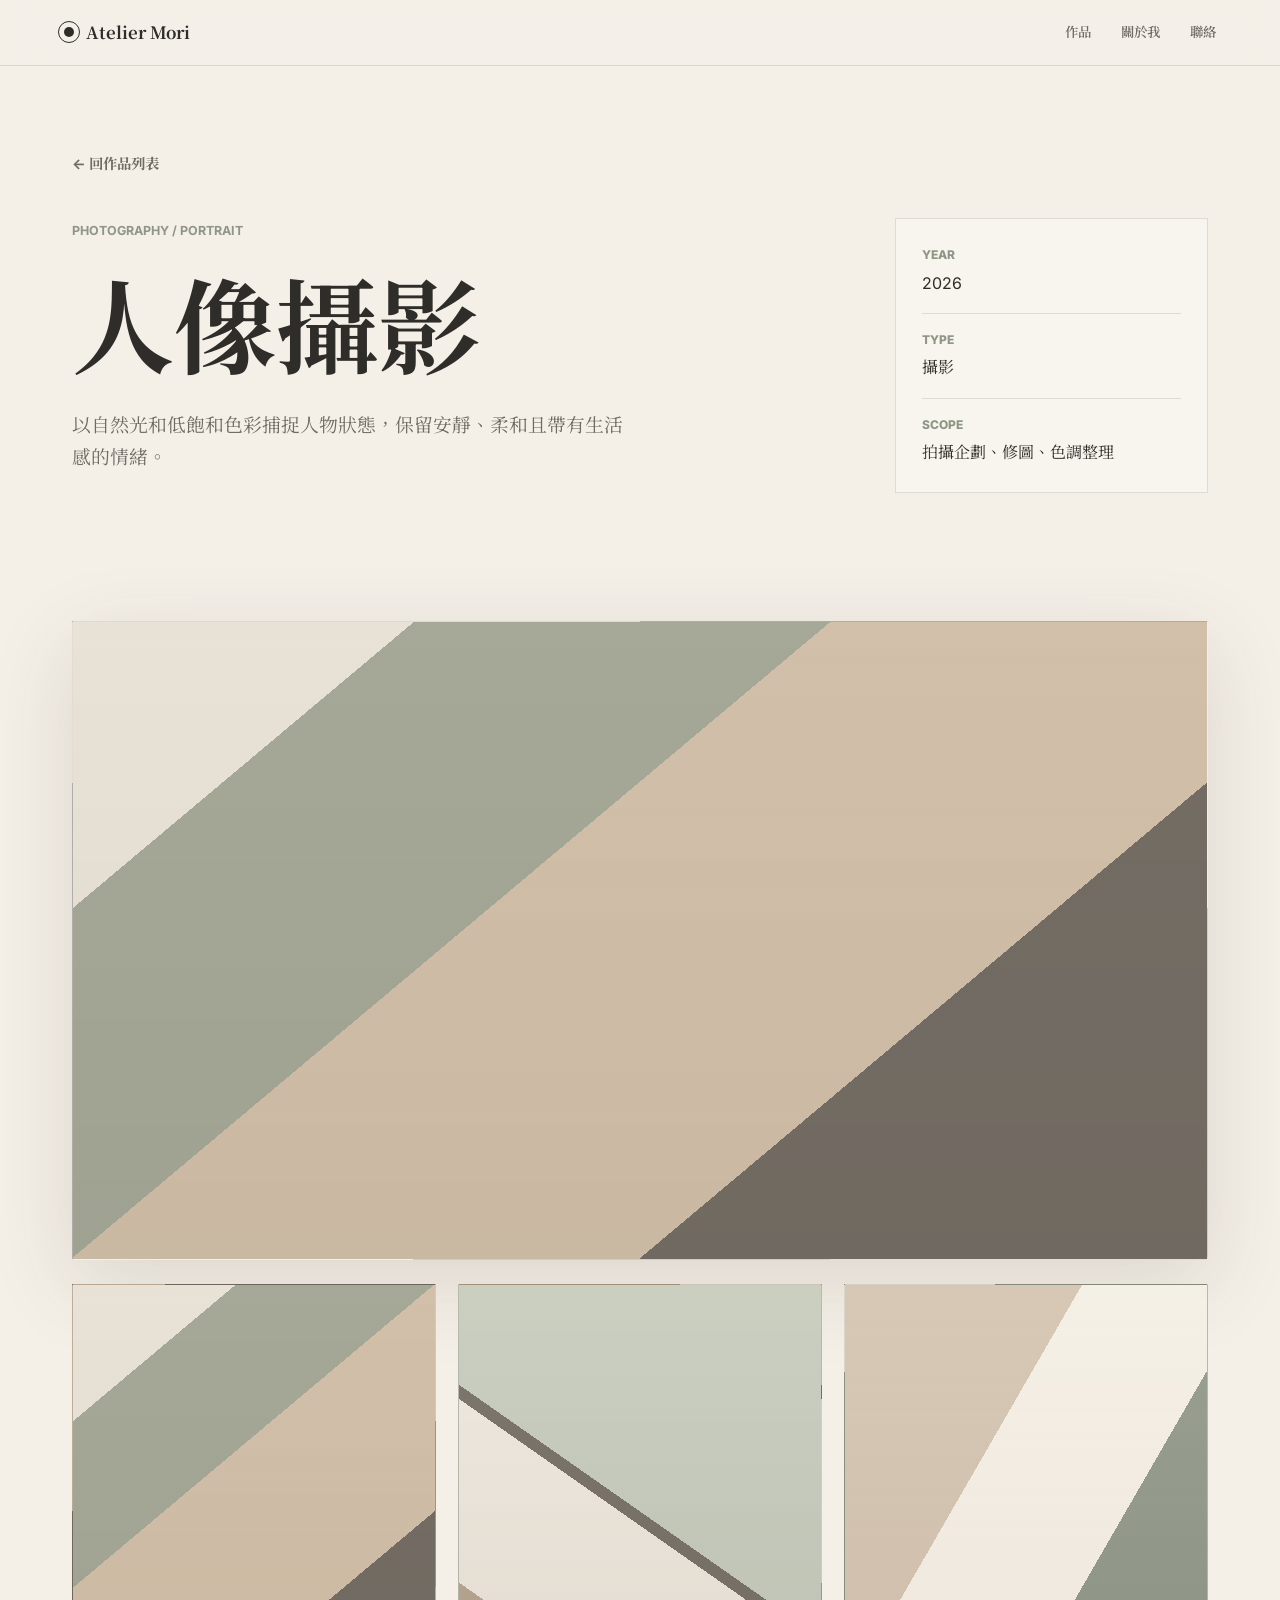
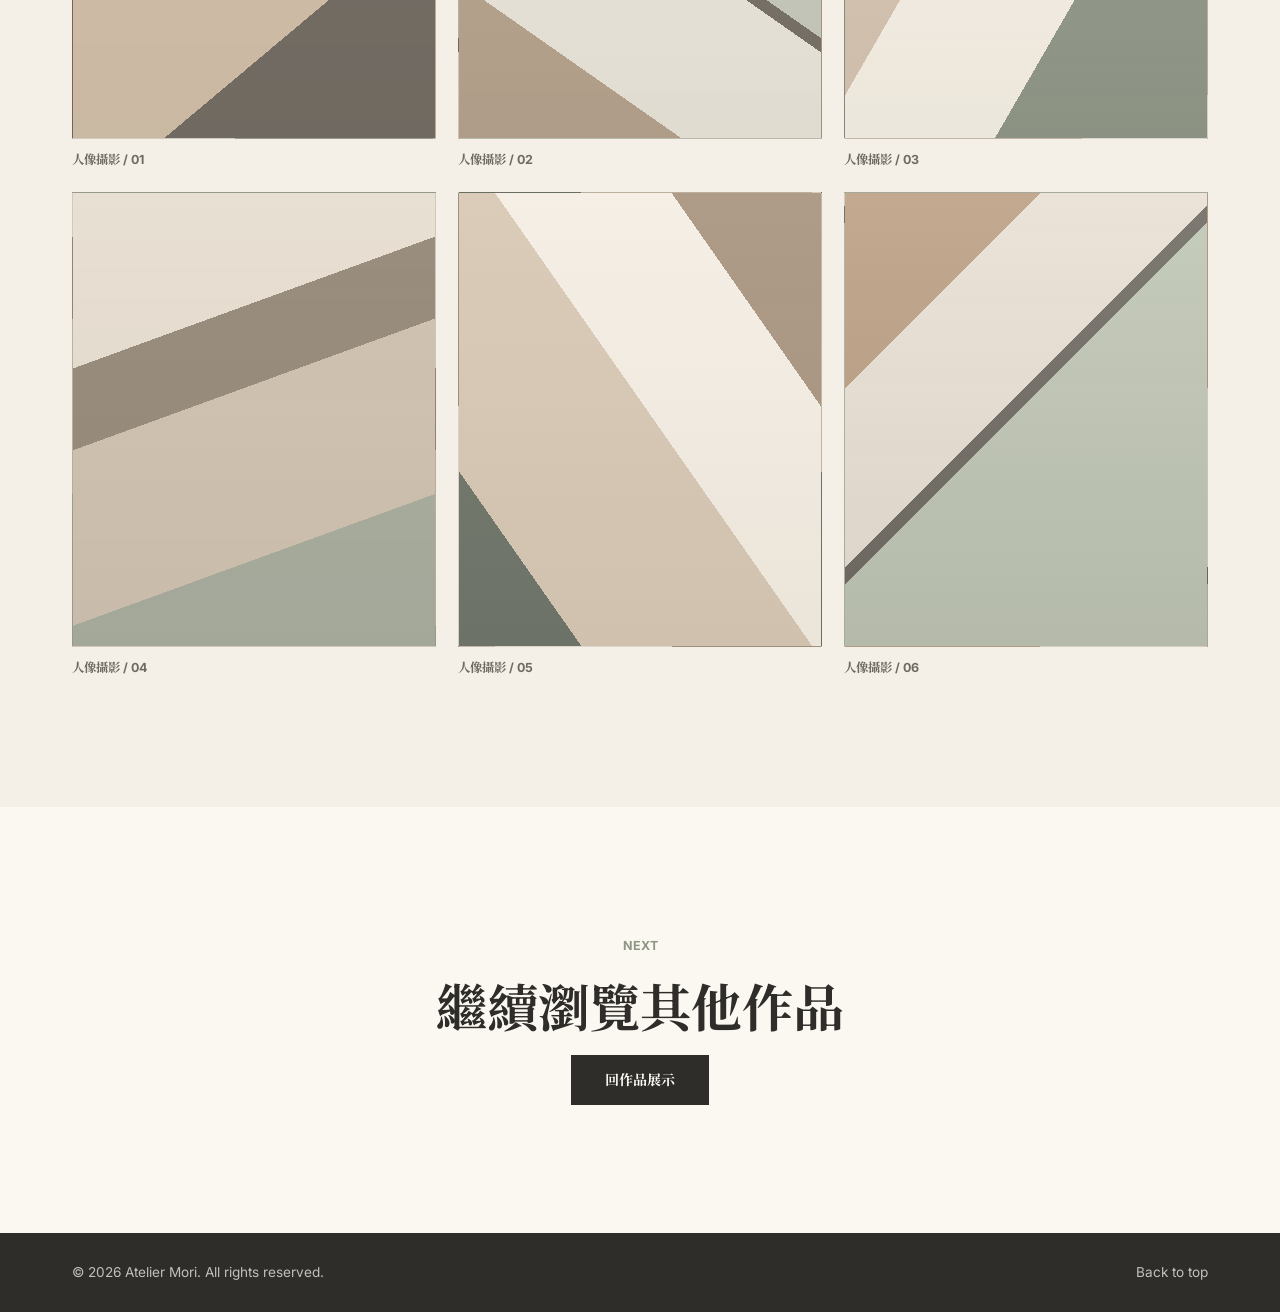
==== album.html @ 39b95536 "Add files via upload" ====
<!DOCTYPE html>
<html lang="zh-Hant">
  <head>
    <meta charset="UTF-8" />
    <meta name="viewport" content="width=device-width, initial-scale=1.0" />
    <meta name="description" content="作品相本詳情頁，展示作品介紹、資訊與相片集。" />
    <title>作品相本 | Atelier Mori</title>
    <link rel="preconnect" href="https://fonts.googleapis.com" />
    <link rel="preconnect" href="https://fonts.gstatic.com" crossorigin />
    <link
      href="https://fonts.googleapis.com/css2?family=Noto+Serif+TC:wght@500;700&family=Inter:wght@400;500;600&display=swap"
      rel="stylesheet"
    />
    <link rel="stylesheet" href="styles.css" />
  </head>
  <body>
    <header class="site-header" data-header>
      <a class="brand" href="index.html#top" aria-label="回到首頁">
        <span class="brand-mark"></span>
        Atelier Mori
      </a>

      <button class="menu-toggle" type="button" aria-expanded="false" aria-controls="site-nav">
        <span></span>
        <span></span>
      </button>

      <nav class="site-nav" id="site-nav">
        <a href="index.html#works">作品</a>
        <a href="index.html#about">關於我</a>
        <a href="index.html#contact">聯絡</a>
      </nav>
    </header>

    <main class="album-page">
      <section class="album-hero section">
        <a class="back-link" href="index.html#works">← 回作品列表</a>
        <div class="album-hero-grid">
          <div>
            <p class="eyebrow" data-album-category>Portfolio Album</p>
            <h1 data-album-title>作品相本</h1>
            <p class="hero-copy" data-album-description>
              這裡會顯示作品的介紹、年份、服務項目與照片集。
            </p>
          </div>
          <dl class="album-meta">
            <div>
              <dt>Year</dt>
              <dd data-album-year>2026</dd>
            </div>
            <div>
              <dt>Type</dt>
              <dd data-album-type>Portfolio</dd>
            </div>
            <div>
              <dt>Scope</dt>
              <dd data-album-scope>Visual Direction</dd>
            </div>
          </dl>
        </div>
      </section>

      <section class="album-gallery section" aria-label="相本照片">
        <div class="gallery-feature" data-gallery-feature></div>
        <div class="gallery-grid" data-gallery-grid></div>
      </section>

      <section class="album-next section">
        <p class="eyebrow">Next</p>
        <h2>繼續瀏覽其他作品</h2>
        <a class="button primary" href="index.html#works">回作品展示</a>
      </section>
    </main>

    <footer class="site-footer">
      <p>© 2026 Atelier Mori. All rights reserved.</p>
      <a href="index.html#top">Back to top</a>
    </footer>

    <script src="script.js"></script>
  </body>
</html>
---- styles.css ----
:root {
  --linen: #f4efe7;
  --sand: #d8c9b5;
  --clay: #b9a38c;
  --moss: #8f9686;
  --sage: #c2c8b8;
  --stone: #6f6b63;
  --charcoal: #2f2d29;
  --paper: #fbf8f2;
  --line: rgba(91, 82, 71, 0.16);
  --shadow: 0 24px 80px rgba(79, 69, 55, 0.14);
  --serif: "Noto Serif TC", serif;
  --sans: "Inter", "Noto Serif TC", sans-serif;
}

* {
  box-sizing: border-box;
}

html {
  scroll-behavior: smooth;
}

body {
  margin: 0;
  background: var(--linen);
  color: var(--charcoal);
  font-family: var(--sans);
  line-height: 1.7;
}

a {
  color: inherit;
  text-decoration: none;
}

button {
  font: inherit;
}

.site-header {
  align-items: center;
  background: rgba(244, 239, 231, 0.84);
  backdrop-filter: blur(18px);
  border-bottom: 1px solid var(--line);
  display: flex;
  inset: 0 0 auto;
  justify-content: space-between;
  padding: 18px clamp(20px, 5vw, 64px);
  position: fixed;
  transition: box-shadow 0.25s ease, padding 0.25s ease;
  z-index: 20;
}

.site-header.scrolled {
  box-shadow: 0 12px 42px rgba(74, 65, 53, 0.08);
  padding-block: 12px;
}

.brand {
  align-items: center;
  display: inline-flex;
  font-family: var(--serif);
  font-size: 1.05rem;
  font-weight: 700;
  gap: 12px;
}

.brand-mark {
  background: var(--charcoal);
  border-radius: 50%;
  display: inline-block;
  height: 10px;
  position: relative;
  width: 10px;
}

.brand-mark::after {
  border: 1px solid var(--charcoal);
  border-radius: 50%;
  content: "";
  height: 20px;
  left: -6px;
  position: absolute;
  top: -6px;
  width: 20px;
}

.site-nav {
  align-items: center;
  display: flex;
  gap: 30px;
  font-size: 0.84rem;
  font-weight: 600;
}

.site-nav a {
  color: var(--stone);
}

.site-nav a:hover {
  color: var(--charcoal);
}

.menu-toggle {
  background: transparent;
  border: 0;
  cursor: pointer;
  display: none;
  height: 36px;
  padding: 8px;
  width: 42px;
}

.menu-toggle span {
  background: var(--charcoal);
  display: block;
  height: 1px;
  margin: 7px 0;
  width: 100%;
}

.hero {
  display: grid;
  min-height: 100svh;
  overflow: hidden;
  padding: 118px clamp(20px, 6vw, 72px) 48px;
  place-items: center;
  position: relative;
}

.hero::before {
  background:
    linear-gradient(120deg, rgba(244, 239, 231, 0.96) 0%, rgba(244, 239, 231, 0.62) 52%, rgba(194, 200, 184, 0.34) 100%),
    radial-gradient(circle at 82% 18%, rgba(185, 163, 140, 0.34), transparent 30%);
  content: "";
  inset: 0;
  position: absolute;
}

.hero-media {
  inset: 92px clamp(18px, 5vw, 70px) 54px auto;
  max-width: 48vw;
  position: absolute;
  width: 640px;
  z-index: 1;
}

.hero-frame,
.about-portrait,
.album-cover {
  background-size: cover;
  box-shadow: var(--shadow);
}

.hero-frame {
  border: 1px solid rgba(255, 255, 255, 0.4);
  position: absolute;
}

.frame-one {
  aspect-ratio: 4 / 5;
  background:
    linear-gradient(145deg, rgba(47, 45, 41, 0.04), rgba(255, 255, 255, 0.1)),
    linear-gradient(135deg, #9ca18f 0 20%, #d7c9b5 20% 36%, #efe6d9 36% 60%, #b7a086 60% 82%, #6f7569 82%);
  right: 8%;
  top: 2%;
  width: min(390px, 62%);
}

.frame-two {
  aspect-ratio: 1 / 1.18;
  background:
    linear-gradient(155deg, rgba(255, 255, 255, 0.18), rgba(47, 45, 41, 0.04)),
    linear-gradient(45deg, #c5b7a5 0 28%, #746d5f 28% 29%, #efe9de 29% 58%, #acb09f 58% 100%);
  left: 0;
  top: 30%;
  width: min(280px, 44%);
}

.frame-three {
  aspect-ratio: 5 / 3.2;
  background:
    linear-gradient(115deg, rgba(255, 255, 255, 0.16), transparent),
    linear-gradient(155deg, #756f66 0 14%, #d9cdbd 14% 48%, #a7a995 48% 68%, #eee5d7 68%);
  bottom: 0;
  right: 0;
  width: min(430px, 68%);
}

.hero-content {
  justify-self: start;
  max-width: 680px;
  position: relative;
  width: min(100%, 680px);
  z-index: 2;
}

.eyebrow {
  color: var(--moss);
  font-size: 0.78rem;
  font-weight: 700;
  margin: 0 0 18px;
  text-transform: uppercase;
}

h1,
h2,
h3,
p {
  margin-top: 0;
}

h1,
h2,
h3 {
  font-family: var(--serif);
  line-height: 1.24;
}

h1 {
  font-size: clamp(2.8rem, 7vw, 6.8rem);
  margin-bottom: 28px;
  max-width: 850px;
}

h2 {
  font-size: clamp(2rem, 4vw, 4.2rem);
  margin-bottom: 18px;
}

h3 {
  font-size: 1.35rem;
  margin-bottom: 10px;
}

.hero-copy {
  color: var(--stone);
  font-size: clamp(1rem, 1.5vw, 1.18rem);
  max-width: 560px;
}

.hero-actions {
  display: flex;
  flex-wrap: wrap;
  gap: 14px;
  margin-top: 34px;
}

.button {
  align-items: center;
  border: 1px solid var(--charcoal);
  display: inline-flex;
  font-size: 0.88rem;
  font-weight: 700;
  justify-content: center;
  min-height: 48px;
  min-width: 138px;
  padding: 12px 22px;
  transition: transform 0.2s ease, background 0.2s ease, color 0.2s ease;
}

.button:hover {
  transform: translateY(-2px);
}

.button.primary {
  background: var(--charcoal);
  color: var(--paper);
}

.button.ghost {
  background: rgba(251, 248, 242, 0.28);
}

.hero-note {
  align-items: center;
  border-top: 1px solid var(--line);
  bottom: 22px;
  color: var(--stone);
  display: flex;
  font-size: 0.76rem;
  gap: clamp(16px, 4vw, 48px);
  inset-inline: clamp(20px, 6vw, 72px);
  justify-content: flex-end;
  padding-top: 20px;
  position: absolute;
  z-index: 2;
}

.section {
  padding: clamp(72px, 10vw, 132px) clamp(20px, 6vw, 72px);
}

.section-heading {
  display: grid;
  gap: 18px;
  grid-template-columns: minmax(0, 0.8fr) minmax(280px, 0.55fr);
  margin-bottom: 38px;
}

.section-heading .eyebrow,
.section-heading h2 {
  grid-column: 1;
}

.section-heading p {
  align-self: end;
  color: var(--stone);
  grid-column: 2;
  grid-row: 1 / span 2;
  margin-bottom: 12px;
}

.filter-bar {
  border-bottom: 1px solid var(--line);
  display: flex;
  gap: 8px;
  margin-bottom: 34px;
  overflow-x: auto;
  padding-bottom: 16px;
}

.filter-button {
  background: transparent;
  border: 1px solid transparent;
  color: var(--stone);
  cursor: pointer;
  flex: 0 0 auto;
  font-size: 0.86rem;
  font-weight: 700;
  padding: 10px 16px;
}

.filter-button.active,
.filter-button:hover {
  border-color: var(--clay);
  color: var(--charcoal);
}

.album-grid {
  display: grid;
  gap: 22px;
  grid-template-columns: repeat(3, minmax(0, 1fr));
}

.album-card {
  background: rgba(251, 248, 242, 0.58);
  border: 1px solid var(--line);
  color: inherit;
  display: block;
  overflow: hidden;
  transition: opacity 0.25s ease, transform 0.25s ease;
}

.album-card:hover {
  transform: translateY(-6px);
}

.album-card.hidden {
  display: none;
}

.album-cover {
  aspect-ratio: 1 / 1;
  box-shadow: none;
}

.cover-01 {
  background:
    linear-gradient(rgba(47, 45, 41, 0.03), rgba(47, 45, 41, 0.08)),
    linear-gradient(140deg, #eee8dc 0 18%, #a9ac9a 18% 40%, #d7c4ad 40% 70%, #766f66 70%);
}

.cover-02 {
  background:
    linear-gradient(rgba(255, 255, 255, 0.05), rgba(47, 45, 41, 0.07)),
    linear-gradient(35deg, #b8a58f 0 22%, #eee8dd 22% 48%, #777066 48% 50%, #c8ccbd 50%);
}

.cover-03 {
  background:
    linear-gradient(rgba(255, 255, 255, 0.1), rgba(47, 45, 41, 0.04)),
    linear-gradient(120deg, #d3c2ae 0 38%, #f4eee3 38% 66%, #8f9686 66%);
}

.cover-04 {
  background:
    linear-gradient(rgba(47, 45, 41, 0.02), rgba(47, 45, 41, 0.08)),
    linear-gradient(160deg, #ece3d6 0 30%, #9c907f 30% 44%, #d5c7b5 44% 74%, #adb2a2 74%);
}

.cover-05 {
  background:
    linear-gradient(rgba(255, 255, 255, 0.06), rgba(47, 45, 41, 0.05)),
    linear-gradient(55deg, #70766a 0 18%, #d8c9b5 18% 52%, #f5eee3 52% 78%, #a99682 78%);
}

.cover-06 {
  background:
    linear-gradient(rgba(255, 255, 255, 0.1), rgba(47, 45, 41, 0.08)),
    linear-gradient(135deg, #bb9f82 0 24%, #e9e0d4 24% 46%, #6f6b63 46% 48%, #c0c6b5 48%);
}

.album-info {
  padding: 24px;
}

.album-info span {
  color: var(--moss);
  display: inline-block;
  font-size: 0.74rem;
  font-weight: 700;
  margin-bottom: 14px;
  text-transform: uppercase;
}

.album-info p {
  color: var(--stone);
  margin-bottom: 0;
}

.about {
  align-items: center;
  background: var(--paper);
  display: grid;
  gap: clamp(34px, 6vw, 86px);
  grid-template-columns: minmax(260px, 0.78fr) minmax(0, 1fr);
}

.about-portrait {
  aspect-ratio: 4 / 5.2;
  background:
    linear-gradient(rgba(255, 255, 255, 0.06), rgba(47, 45, 41, 0.05)),
    linear-gradient(150deg, #ded1bf 0 24%, #8f9686 24% 44%, #f5eee3 44% 70%, #a68f77 70%);
  min-height: 420px;
}

.about-content {
  max-width: 680px;
}

.about-content p {
  color: var(--stone);
  font-size: 1.03rem;
}

.about-list {
  border-top: 1px solid var(--line);
  margin: 34px 0 0;
}

.about-list div {
  border-bottom: 1px solid var(--line);
  display: grid;
  gap: 18px;
  grid-template-columns: 120px 1fr;
  padding: 18px 0;
}

.about-list dt {
  color: var(--moss);
  font-size: 0.78rem;
  font-weight: 800;
  text-transform: uppercase;
}

.about-list dd {
  margin: 0;
}

.contact {
  background: var(--sand);
  text-align: center;
}

.contact h2 {
  margin-inline: auto;
  max-width: 760px;
}

.album-page {
  background: var(--linen);
  min-height: 100vh;
}

.album-hero {
  padding-top: 150px;
}

.back-link {
  color: var(--stone);
  display: inline-flex;
  font-size: 0.9rem;
  font-weight: 700;
  margin-bottom: 42px;
}

.back-link:hover {
  color: var(--charcoal);
}

.album-hero-grid {
  align-items: end;
  display: grid;
  gap: clamp(28px, 6vw, 84px);
  grid-template-columns: minmax(0, 1fr) minmax(260px, 0.42fr);
}

.album-hero h1 {
  font-size: clamp(3rem, 8vw, 7rem);
  margin-bottom: 24px;
}

.album-meta {
  background: rgba(251, 248, 242, 0.62);
  border: 1px solid var(--line);
  margin: 0;
  padding: 26px;
}

.album-meta div {
  border-bottom: 1px solid var(--line);
  padding: 16px 0;
}

.album-meta div:first-child {
  padding-top: 0;
}

.album-meta div:last-child {
  border-bottom: 0;
  padding-bottom: 0;
}

.album-meta dt {
  color: var(--moss);
  font-size: 0.75rem;
  font-weight: 800;
  text-transform: uppercase;
}

.album-meta dd {
  color: var(--charcoal);
  margin: 4px 0 0;
}

.album-gallery {
  padding-top: 0;
}

.gallery-feature {
  aspect-ratio: 16 / 9;
  border: 1px solid rgba(255, 255, 255, 0.44);
  box-shadow: var(--shadow);
  margin-bottom: 24px;
}

.gallery-grid {
  display: grid;
  gap: 22px;
  grid-template-columns: repeat(3, minmax(0, 1fr));
}

.gallery-item {
  margin: 0;
}

.gallery-image {
  aspect-ratio: 4 / 5;
  background-size: cover;
  border: 1px solid var(--line);
}

.gallery-item figcaption {
  color: var(--stone);
  font-size: 0.78rem;
  font-weight: 700;
  margin-top: 10px;
  text-transform: uppercase;
}

.album-next {
  background: var(--paper);
  text-align: center;
}

.album-next h2 {
  margin-inline: auto;
  max-width: 760px;
}

.site-footer {
  align-items: center;
  background: var(--charcoal);
  color: rgba(251, 248, 242, 0.72);
  display: flex;
  font-size: 0.85rem;
  justify-content: space-between;
  padding: 28px clamp(20px, 6vw, 72px);
}

.site-footer p {
  margin: 0;
}

@media (max-width: 900px) {
  .menu-toggle {
    display: block;
  }

  .site-nav {
    align-items: stretch;
    background: rgba(251, 248, 242, 0.97);
    border-bottom: 1px solid var(--line);
    display: none;
    flex-direction: column;
    gap: 0;
    inset: 73px 0 auto;
    padding: 12px 20px 22px;
    position: fixed;
  }

  .site-nav.open {
    display: flex;
  }

  .site-nav a {
    padding: 14px 0;
  }

  .hero {
    align-items: end;
    min-height: 820px;
    padding-top: 96px;
  }

  .hero-media {
    inset: 84px 20px auto;
    height: 370px;
    max-width: none;
    width: auto;
  }

  .hero-content {
    margin-top: 330px;
  }

  .hero-note {
    justify-content: flex-start;
  }

  .section-heading,
  .about,
  .album-hero-grid {
    grid-template-columns: 1fr;
  }

  .section-heading p,
  .section-heading .eyebrow,
  .section-heading h2 {
    grid-column: 1;
    grid-row: auto;
  }

  .album-grid {
    grid-template-columns: repeat(2, minmax(0, 1fr));
  }

  .gallery-grid {
    grid-template-columns: repeat(2, minmax(0, 1fr));
  }
}

@media (max-width: 620px) {
  .site-header {
    padding-inline: 18px;
  }

  h1 {
    font-size: clamp(2.45rem, 15vw, 4.1rem);
  }

  .hero {
    min-height: 790px;
    padding-inline: 18px;
  }

  .hero-media {
    height: 315px;
  }

  .hero-content {
    margin-top: 300px;
  }

  .hero-actions,
  .button {
    width: 100%;
  }

  .hero-note {
    display: none;
  }

  .album-grid {
    grid-template-columns: 1fr;
  }

  .album-hero {
    padding-top: 120px;
  }

  .album-meta {
    padding: 20px;
  }

  .gallery-feature {
    aspect-ratio: 4 / 5;
  }

  .gallery-grid {
    grid-template-columns: 1fr;
  }

  .album-info {
    padding: 22px;
  }

  .about-portrait {
    min-height: 340px;
  }

  .about-list div {
    grid-template-columns: 1fr;
    gap: 4px;
  }

  .site-footer {
    align-items: flex-start;
    flex-direction: column;
    gap: 12px;
  }
}
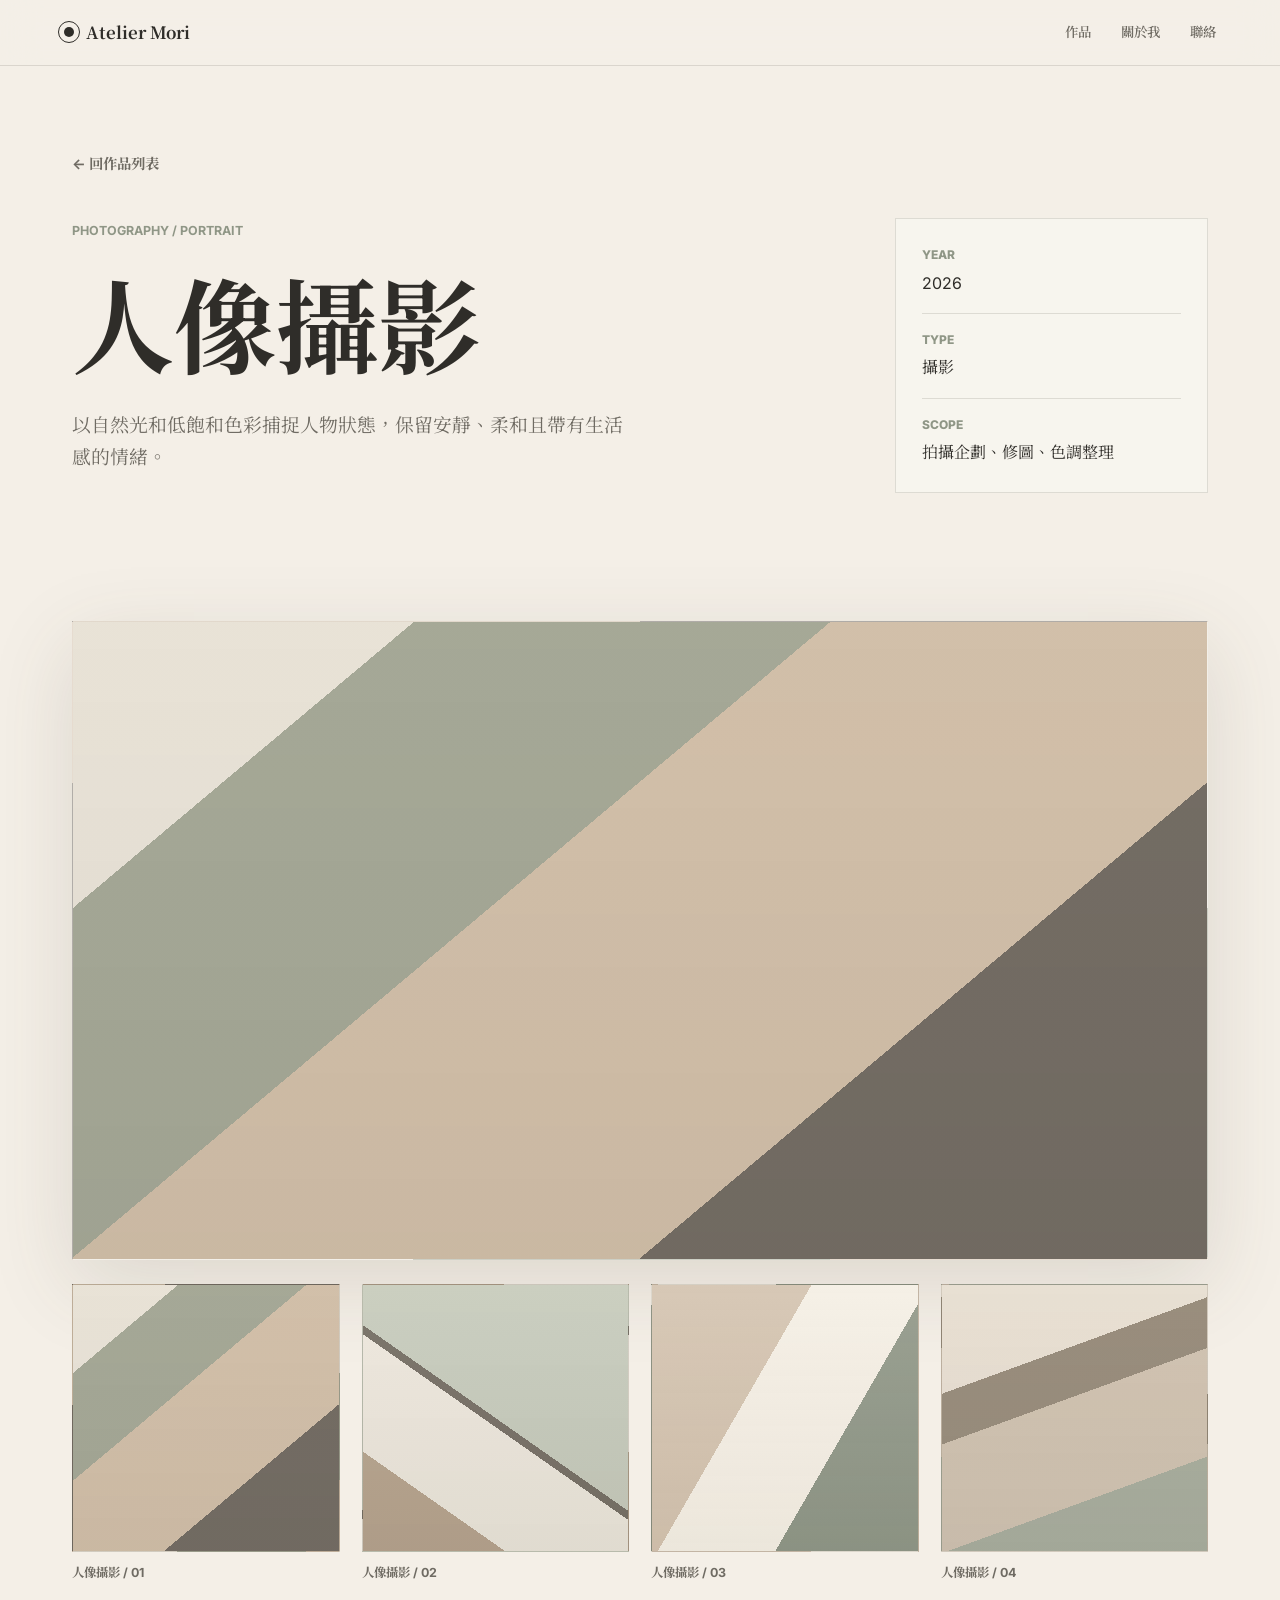
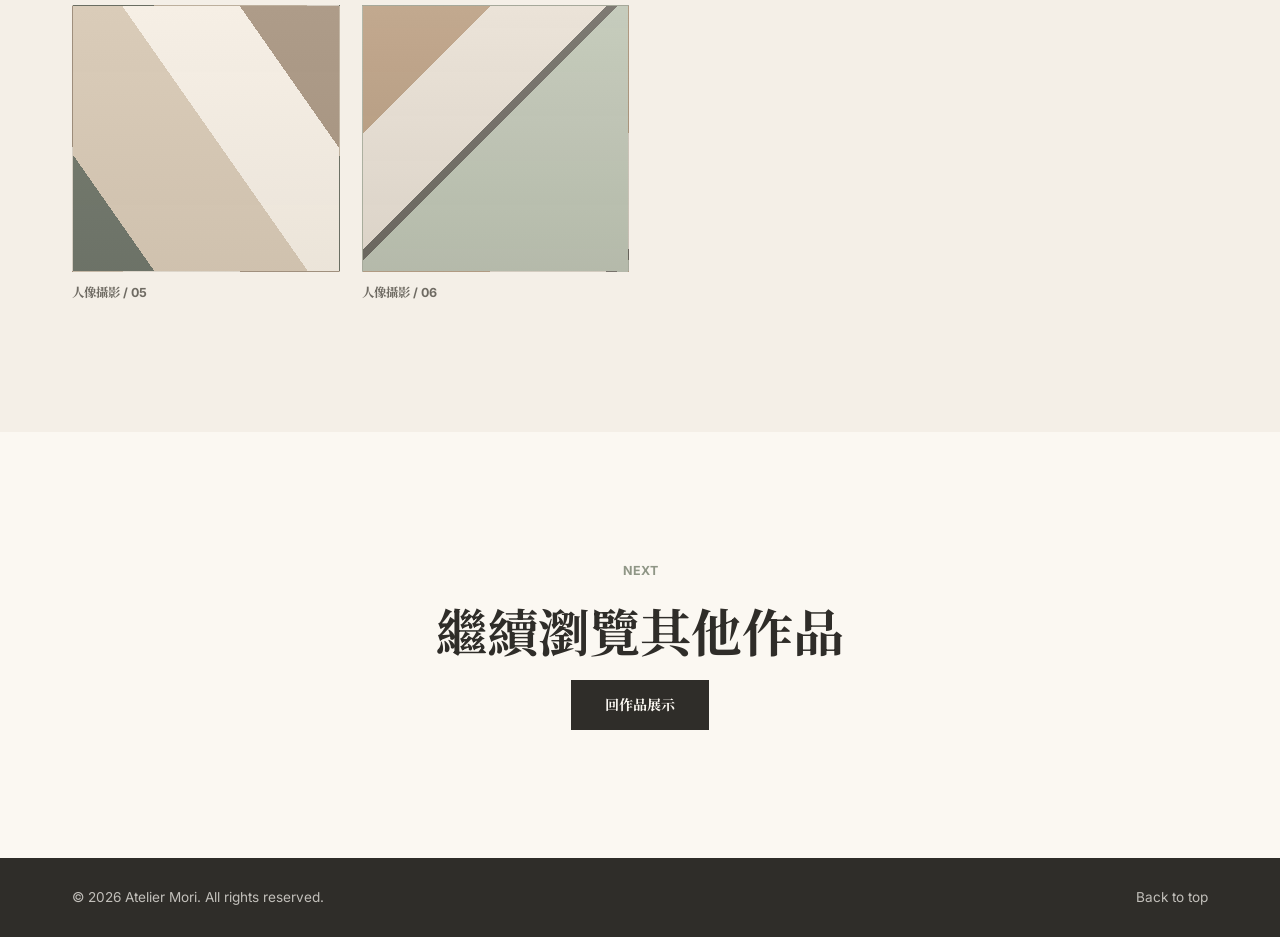
==== commit 57872790: "Add files via upload" ====
--- a/album.html
+++ b/album.html
@@ -65,6 +65,14 @@
         <div class="gallery-grid" data-gallery-grid></div>
       </section>
 
+      <div class="lightbox" data-lightbox aria-hidden="true">
+        <button class="lightbox-close" type="button" data-lightbox-close aria-label="關閉大圖">
+          ×
+        </button>
+        <div class="lightbox-image" data-lightbox-image role="img"></div>
+        <p class="lightbox-caption" data-lightbox-caption></p>
+      </div>
+
       <section class="album-next section">
         <p class="eyebrow">Next</p>
         <h2>繼續瀏覽其他作品</h2>
--- a/styles.css
+++ b/styles.css
@@ -559,17 +559,33 @@
 .gallery-grid {
   display: grid;
   gap: 22px;
-  grid-template-columns: repeat(3, minmax(0, 1fr));
+  grid-template-columns: repeat(4, minmax(0, 1fr));
 }
 
 .gallery-item {
   margin: 0;
 }
 
+.gallery-thumb {
+  background: transparent;
+  border: 0;
+  cursor: zoom-in;
+  display: block;
+  padding: 0;
+  width: 100%;
+}
+
 .gallery-image {
-  aspect-ratio: 4 / 5;
+  aspect-ratio: 1 / 1;
   background-size: cover;
   border: 1px solid var(--line);
+  display: block;
+  transition: filter 0.2s ease, transform 0.2s ease;
+}
+
+.gallery-thumb:hover .gallery-image {
+  filter: saturate(1.04) contrast(1.02);
+  transform: translateY(-4px);
 }
 
 .gallery-item figcaption {
@@ -578,6 +594,64 @@
   font-weight: 700;
   margin-top: 10px;
   text-transform: uppercase;
+}
+
+.is-lightbox-open {
+  overflow: hidden;
+}
+
+.lightbox {
+  align-items: center;
+  background: rgba(47, 45, 41, 0.82);
+  display: none;
+  inset: 0;
+  justify-content: center;
+  padding: 86px clamp(18px, 5vw, 64px) 42px;
+  position: fixed;
+  z-index: 50;
+}
+
+.lightbox.open {
+  display: flex;
+}
+
+.lightbox-image {
+  aspect-ratio: 4 / 5;
+  background-size: cover;
+  box-shadow: 0 32px 90px rgba(0, 0, 0, 0.34);
+  max-height: min(78vh, 820px);
+  max-width: min(86vw, 780px);
+  width: min(86vw, 620px);
+}
+
+.lightbox-caption {
+  bottom: 22px;
+  color: var(--paper);
+  font-size: 0.86rem;
+  font-weight: 700;
+  left: 50%;
+  margin: 0;
+  position: absolute;
+  text-align: center;
+  text-transform: uppercase;
+  transform: translateX(-50%);
+}
+
+.lightbox-close {
+  align-items: center;
+  background: var(--paper);
+  border: 0;
+  color: var(--charcoal);
+  cursor: pointer;
+  display: inline-flex;
+  font-size: 2rem;
+  height: 44px;
+  justify-content: center;
+  line-height: 1;
+  position: absolute;
+  right: clamp(18px, 4vw, 46px);
+  top: 24px;
+  width: 44px;
 }
 
 .album-next {
@@ -668,7 +742,7 @@
   }
 
   .gallery-grid {
-    grid-template-columns: repeat(2, minmax(0, 1fr));
+    grid-template-columns: repeat(3, minmax(0, 1fr));
   }
 }
 
@@ -720,7 +794,16 @@
   }
 
   .gallery-grid {
-    grid-template-columns: 1fr;
+    grid-template-columns: repeat(2, minmax(0, 1fr));
+  }
+
+  .lightbox {
+    padding-inline: 18px;
+  }
+
+  .lightbox-image {
+    max-width: 100%;
+    width: 100%;
   }
 
   .album-info {
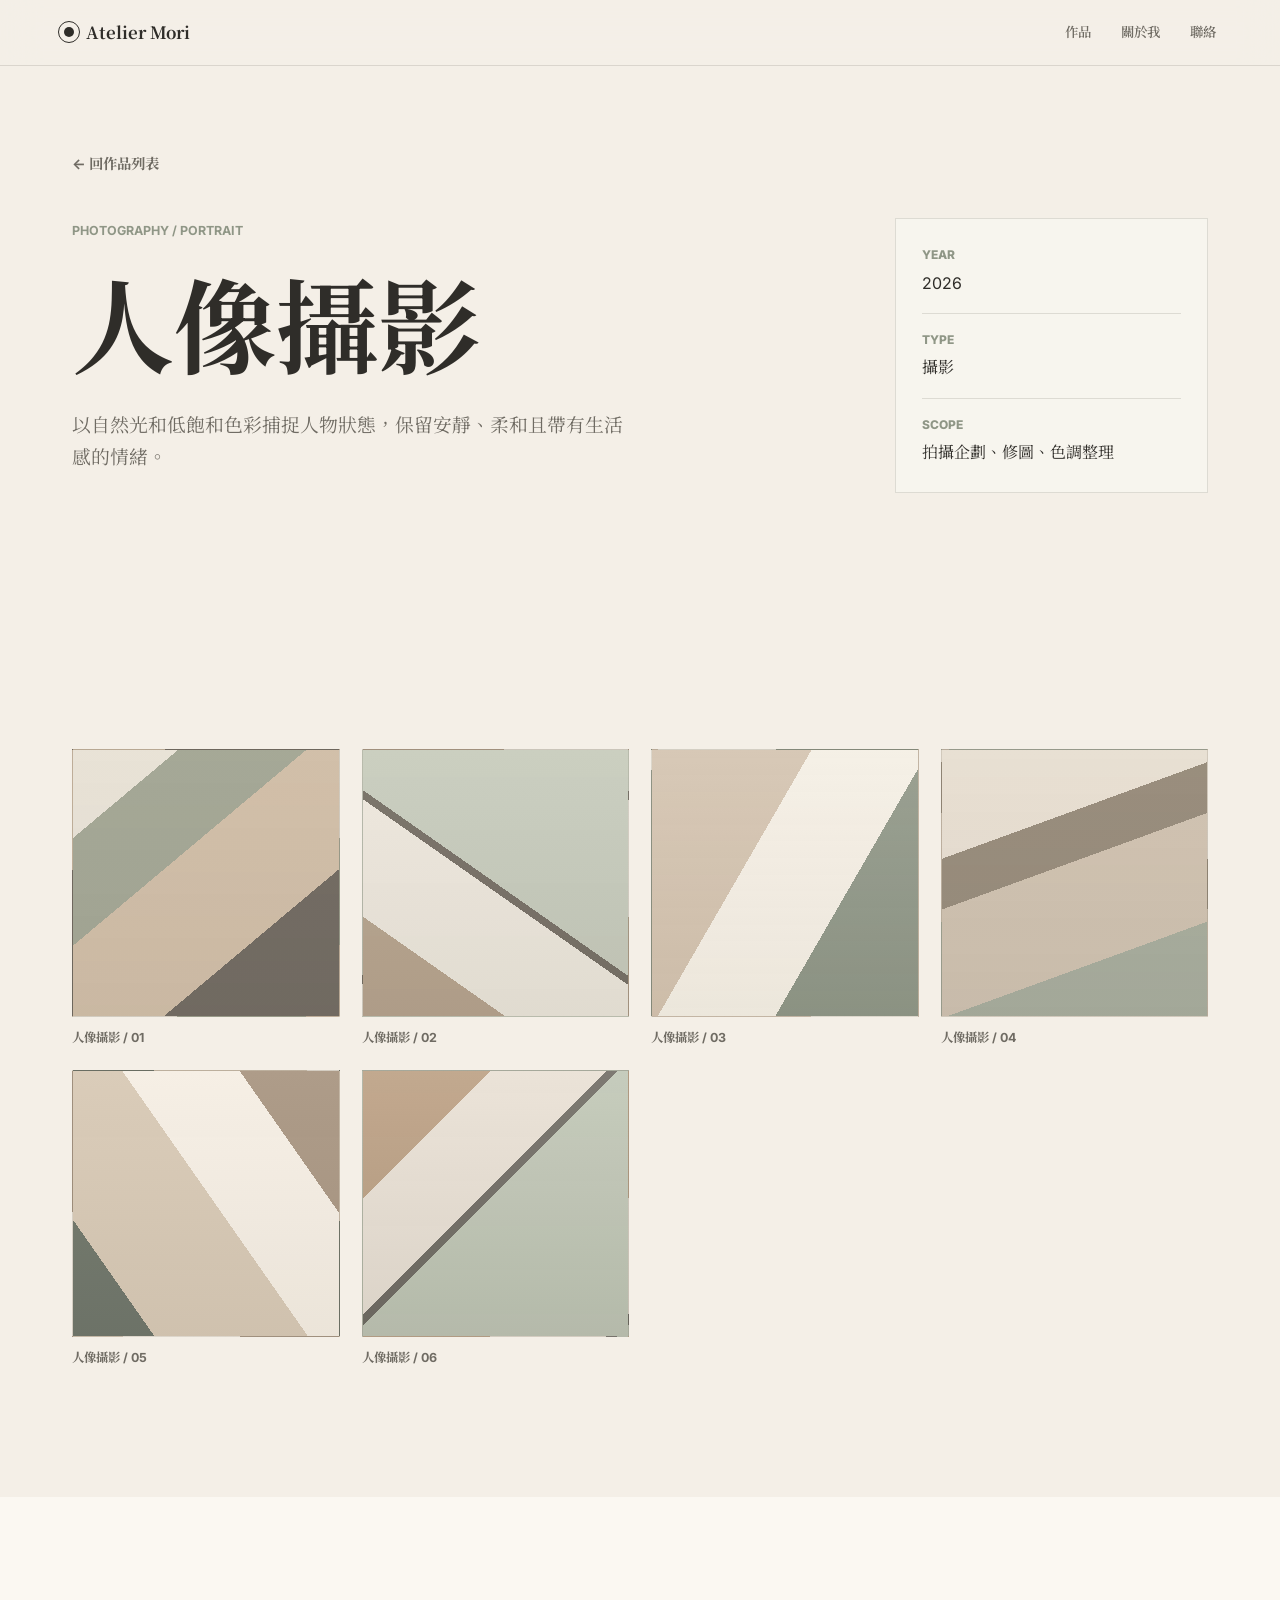
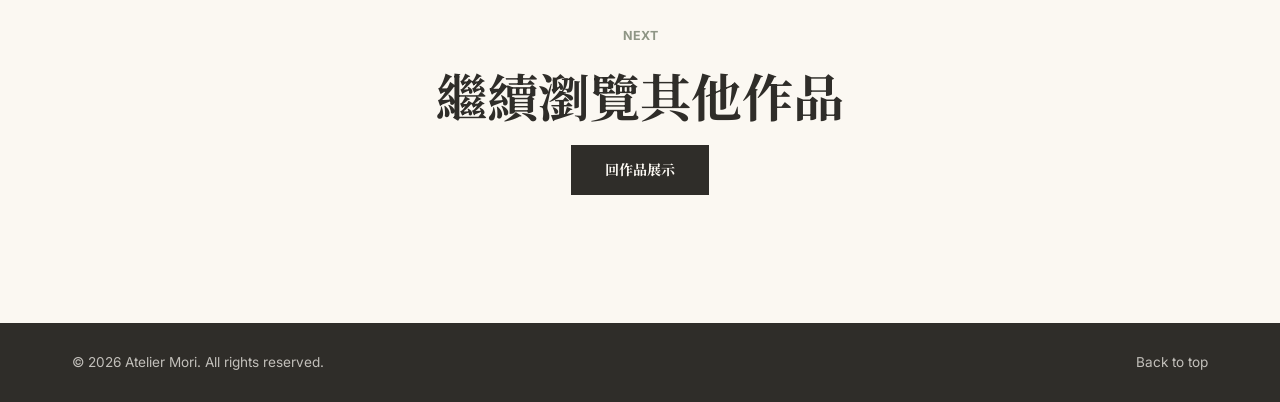
==== commit 26a17213: "Add files via upload" ====
--- a/album.html
+++ b/album.html
@@ -61,7 +61,6 @@
       </section>
 
       <section class="album-gallery section" aria-label="相本照片">
-        <div class="gallery-feature" data-gallery-feature></div>
         <div class="gallery-grid" data-gallery-grid></div>
       </section>
 
--- a/styles.css
+++ b/styles.css
@@ -545,17 +545,6 @@
   margin: 4px 0 0;
 }
 
-.album-gallery {
-  padding-top: 0;
-}
-
-.gallery-feature {
-  aspect-ratio: 16 / 9;
-  border: 1px solid rgba(255, 255, 255, 0.44);
-  box-shadow: var(--shadow);
-  margin-bottom: 24px;
-}
-
 .gallery-grid {
   display: grid;
   gap: 22px;
@@ -616,12 +605,12 @@
 }
 
 .lightbox-image {
-  aspect-ratio: 4 / 5;
+  background-position: center;
+  background-repeat: no-repeat;
   background-size: cover;
   box-shadow: 0 32px 90px rgba(0, 0, 0, 0.34);
-  max-height: min(78vh, 820px);
-  max-width: min(86vw, 780px);
-  width: min(86vw, 620px);
+  height: min(82vh, 900px);
+  width: min(92vw, 1180px);
 }
 
 .lightbox-caption {
@@ -789,10 +778,6 @@
     padding: 20px;
   }
 
-  .gallery-feature {
-    aspect-ratio: 4 / 5;
-  }
-
   .gallery-grid {
     grid-template-columns: repeat(2, minmax(0, 1fr));
   }
@@ -802,6 +787,7 @@
   }
 
   .lightbox-image {
+    height: min(78vh, 720px);
     max-width: 100%;
     width: 100%;
   }
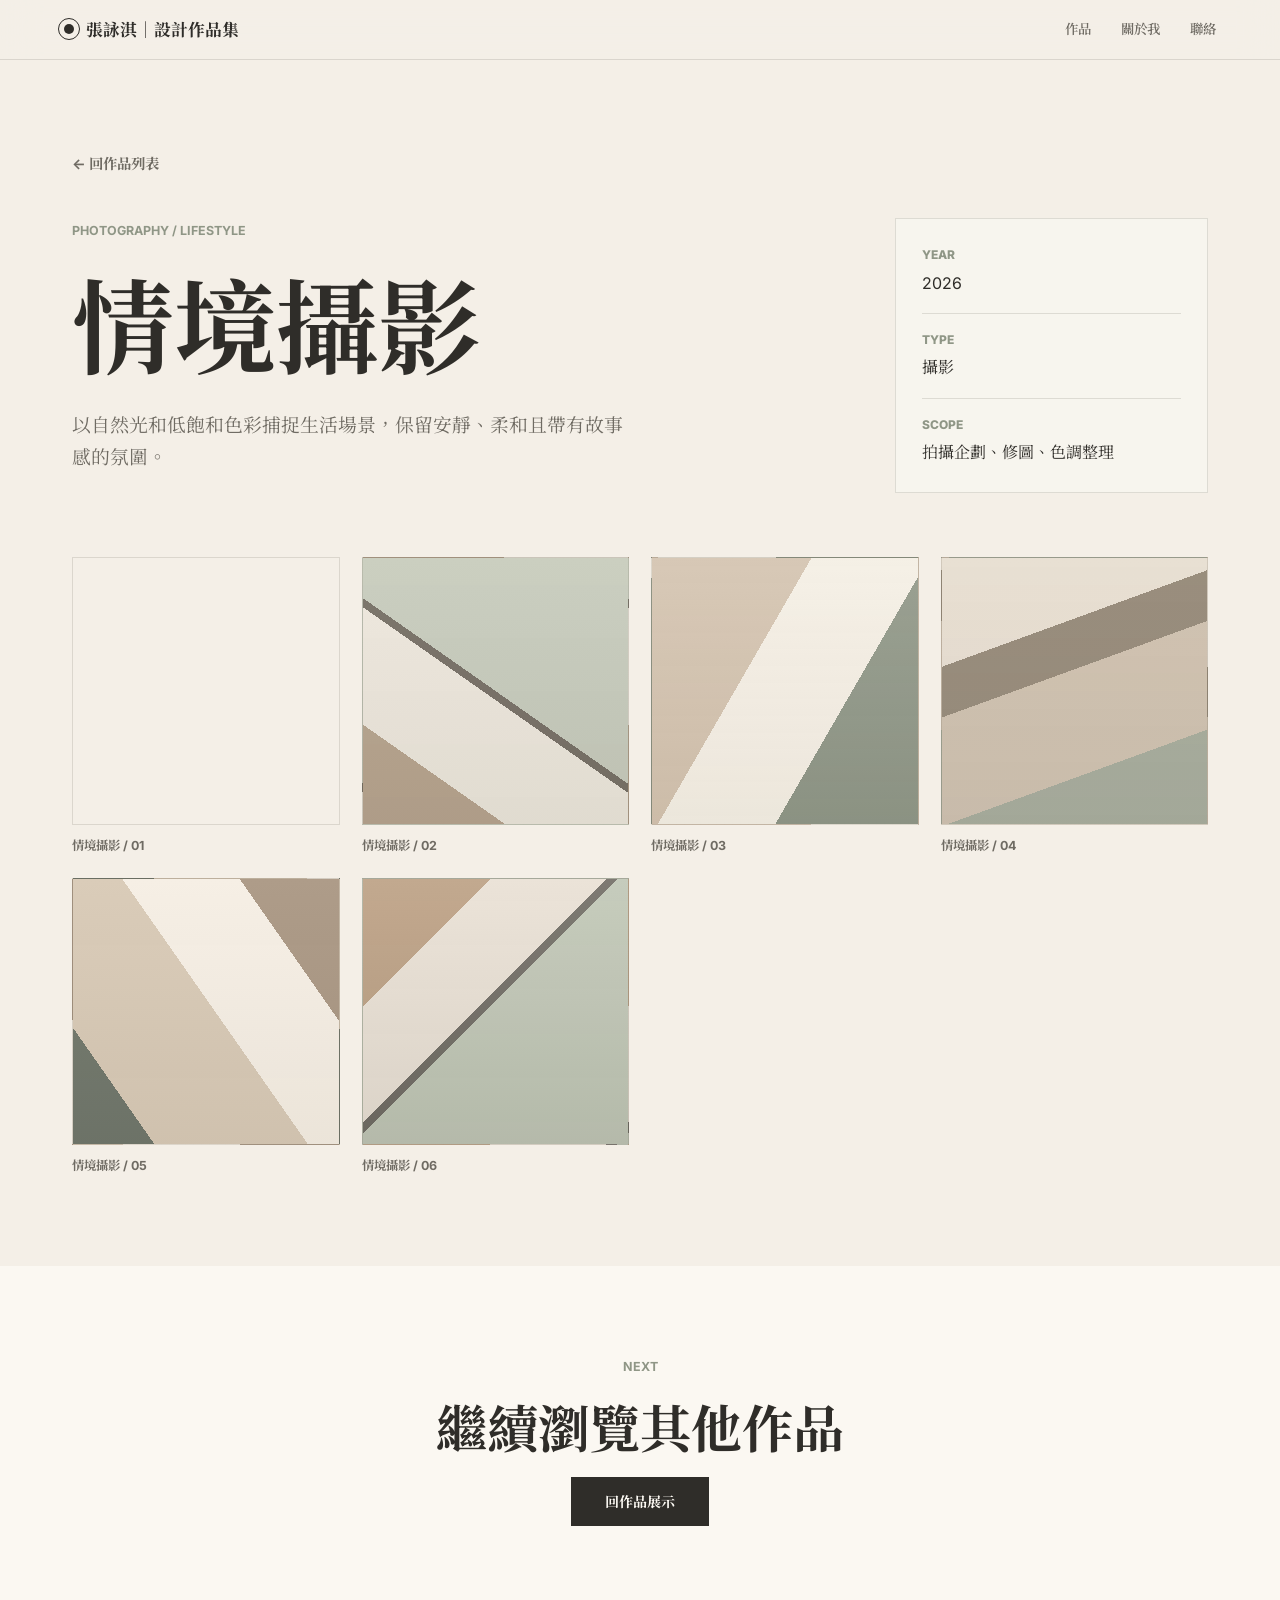
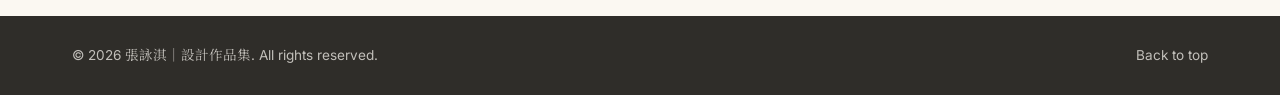
==== commit c0d8010e: "Add files via upload" ====
--- a/album.html
+++ b/album.html
@@ -4,7 +4,7 @@
     <meta charset="UTF-8" />
     <meta name="viewport" content="width=device-width, initial-scale=1.0" />
     <meta name="description" content="作品相本詳情頁，展示作品介紹、資訊與相片集。" />
-    <title>作品相本 | Atelier Mori</title>
+    <title>作品相本 | 張詠淇｜設計作品集</title>
     <link rel="preconnect" href="https://fonts.googleapis.com" />
     <link rel="preconnect" href="https://fonts.gstatic.com" crossorigin />
     <link
@@ -17,7 +17,7 @@
     <header class="site-header" data-header>
       <a class="brand" href="index.html#top" aria-label="回到首頁">
         <span class="brand-mark"></span>
-        Atelier Mori
+        張詠淇｜設計作品集
       </a>
 
       <button class="menu-toggle" type="button" aria-expanded="false" aria-controls="site-nav">
@@ -80,7 +80,7 @@
     </main>
 
     <footer class="site-footer">
-      <p>© 2026 Atelier Mori. All rights reserved.</p>
+      <p>© 2026 張詠淇｜設計作品集. All rights reserved.</p>
       <a href="index.html#top">Back to top</a>
     </footer>
 
--- a/styles.css
+++ b/styles.css
@@ -61,9 +61,10 @@
   align-items: center;
   display: inline-flex;
   font-family: var(--serif);
-  font-size: 1.05rem;
+  font-size: clamp(0.9rem, 2.4vw, 1.05rem);
   font-weight: 700;
   gap: 12px;
+  line-height: 1.35;
 }
 
 .brand-mark {
@@ -121,29 +122,24 @@
 }
 
 .hero {
-  display: grid;
   min-height: 100svh;
   overflow: hidden;
-  padding: 118px clamp(20px, 6vw, 72px) 48px;
-  place-items: center;
+  padding: 0;
   position: relative;
 }
 
 .hero::before {
-  background:
-    linear-gradient(120deg, rgba(244, 239, 231, 0.96) 0%, rgba(244, 239, 231, 0.62) 52%, rgba(194, 200, 184, 0.34) 100%),
-    radial-gradient(circle at 82% 18%, rgba(185, 163, 140, 0.34), transparent 30%);
-  content: "";
-  inset: 0;
-  position: absolute;
-}
-
-.hero-media {
-  inset: 92px clamp(18px, 5vw, 70px) 54px auto;
-  max-width: 48vw;
-  position: absolute;
-  width: 640px;
-  z-index: 1;
+  display: none;
+}
+
+.hero-banner {
+  background:
+    linear-gradient(90deg, rgba(47, 45, 41, 0.14), rgba(244, 239, 231, 0.06)),
+    url("https://blogger.googleusercontent.com/img/b/R29vZ2xl/AVvXsEiQ8E-fzzjZbGOMvKHkxKmndUxIi_925nS97anojtnrzBPplL-r1G-qzDWkoSuX3N8d47ANyQHRQ9u9bFU69H20wc56PY6MrsRxnnqPZnPpgMj8Q4M91_Lkjba7FX1373-vJtc5eB1AOZHBfKFQGZG1z_btv7C4yjzAHsK01eBqqrFEF1-CXW140nU/s1000/01.jpg");
+  background-position: center;
+  background-size: cover;
+  min-height: 100svh;
+  width: 100%;
 }
 
 .hero-frame,
@@ -289,27 +285,16 @@
 }
 
 .section {
-  padding: clamp(72px, 10vw, 132px) clamp(20px, 6vw, 72px);
+  padding: clamp(58px, 7vw, 96px) clamp(20px, 6vw, 72px);
 }
 
 .section-heading {
-  display: grid;
-  gap: 18px;
-  grid-template-columns: minmax(0, 0.8fr) minmax(280px, 0.55fr);
-  margin-bottom: 38px;
+  margin-bottom: 22px;
 }
 
 .section-heading .eyebrow,
 .section-heading h2 {
-  grid-column: 1;
-}
-
-.section-heading p {
-  align-self: end;
-  color: var(--stone);
-  grid-column: 2;
-  grid-row: 1 / span 2;
-  margin-bottom: 12px;
+  max-width: 760px;
 }
 
 .filter-bar {
@@ -372,6 +357,18 @@
     linear-gradient(140deg, #eee8dc 0 18%, #a9ac9a 18% 40%, #d7c4ad 40% 70%, #766f66 70%);
 }
 
+.photo-scene-image {
+  background-image: url("https://blogger.googleusercontent.com/img/b/R29vZ2xl/AVvXsEiQ8E-fzzjZbGOMvKHkxKmndUxIi_925nS97anojtnrzBPplL-r1G-qzDWkoSuX3N8d47ANyQHRQ9u9bFU69H20wc56PY6MrsRxnnqPZnPpgMj8Q4M91_Lkjba7FX1373-vJtc5eB1AOZHBfKFQGZG1z_btv7C4yjzAHsK01eBqqrFEF1-CXW140nU/s1000/01.jpg");
+  background-position: center;
+  background-size: cover;
+}
+
+.dm-image {
+  background-image: url("https://blogger.googleusercontent.com/img/b/R29vZ2xl/AVvXsEg2GyMZHz5aAgx2WB1iVKThaIrY0MNeVeBMNbgMyLK0Sz6xl8kDq3b4nciayjrlzrhcHBRZsbaL6o6YgBJzzW9JeWisR7qodRuisw0V3A8r4zBe9pseailplKn9eh7v9dDYtkTYliO_9Zc/s0/001.jpg");
+  background-position: center;
+  background-size: cover;
+}
+
 .cover-02 {
   background:
     linear-gradient(rgba(255, 255, 255, 0.05), rgba(47, 45, 41, 0.07)),
@@ -421,11 +418,11 @@
 }
 
 .about {
-  align-items: center;
+  align-items: start;
   background: var(--paper);
   display: grid;
-  gap: clamp(34px, 6vw, 86px);
-  grid-template-columns: minmax(260px, 0.78fr) minmax(0, 1fr);
+  gap: clamp(28px, 5vw, 62px);
+  grid-template-columns: minmax(240px, 0.46fr) minmax(0, 0.64fr) minmax(320px, 0.9fr);
 }
 
 .about-portrait {
@@ -469,6 +466,38 @@
   margin: 0;
 }
 
+.skills-panel {
+  border-left: 1px solid var(--line);
+  display: grid;
+  gap: 0;
+  padding-left: clamp(22px, 3vw, 40px);
+}
+
+.skill-group {
+  border-bottom: 1px solid var(--line);
+  padding: 0 0 22px;
+}
+
+.skill-group + .skill-group {
+  padding-top: 22px;
+}
+
+.skill-group h3 {
+  font-size: 1.1rem;
+  margin-bottom: 8px;
+}
+
+.skill-group p {
+  color: var(--stone);
+  font-size: 0.92rem;
+  line-height: 1.78;
+  margin-bottom: 0;
+}
+
+.works {
+  padding-top: clamp(46px, 6vw, 76px);
+}
+
 .contact {
   background: var(--sand);
   text-align: center;
@@ -485,6 +514,7 @@
 }
 
 .album-hero {
+  padding-bottom: clamp(32px, 5vw, 64px);
   padding-top: 150px;
 }
 
@@ -549,6 +579,10 @@
   display: grid;
   gap: 22px;
   grid-template-columns: repeat(4, minmax(0, 1fr));
+}
+
+.album-gallery {
+  padding-top: 0;
 }
 
 .gallery-item {
@@ -607,10 +641,9 @@
 .lightbox-image {
   background-position: center;
   background-repeat: no-repeat;
-  background-size: cover;
-  box-shadow: 0 32px 90px rgba(0, 0, 0, 0.34);
-  height: min(82vh, 900px);
-  width: min(92vw, 1180px);
+  background-size: contain;
+  height: 86vh;
+  width: 92vw;
 }
 
 .lightbox-caption {
@@ -692,29 +725,12 @@
     padding: 14px 0;
   }
 
-  .hero {
-    align-items: end;
-    min-height: 820px;
-    padding-top: 96px;
-  }
-
-  .hero-media {
-    inset: 84px 20px auto;
-    height: 370px;
-    max-width: none;
-    width: auto;
-  }
-
-  .hero-content {
-    margin-top: 330px;
-  }
-
-  .hero-note {
-    justify-content: flex-start;
+  .hero,
+  .hero-banner {
+    min-height: 82svh;
   }
 
   .section-heading,
-  .about,
   .album-hero-grid {
     grid-template-columns: 1fr;
   }
@@ -730,6 +746,17 @@
     grid-template-columns: repeat(2, minmax(0, 1fr));
   }
 
+  .about {
+    grid-template-columns: 1fr;
+  }
+
+  .skills-panel {
+    border-left: 0;
+    border-top: 1px solid var(--line);
+    padding-left: 0;
+    padding-top: 28px;
+  }
+
   .gallery-grid {
     grid-template-columns: repeat(3, minmax(0, 1fr));
   }
@@ -744,17 +771,9 @@
     font-size: clamp(2.45rem, 15vw, 4.1rem);
   }
 
-  .hero {
-    min-height: 790px;
-    padding-inline: 18px;
-  }
-
-  .hero-media {
-    height: 315px;
-  }
-
-  .hero-content {
-    margin-top: 300px;
+  .hero,
+  .hero-banner {
+    min-height: 76svh;
   }
 
   .hero-actions,
@@ -787,7 +806,7 @@
   }
 
   .lightbox-image {
-    height: min(78vh, 720px);
+    height: 80vh;
     max-width: 100%;
     width: 100%;
   }
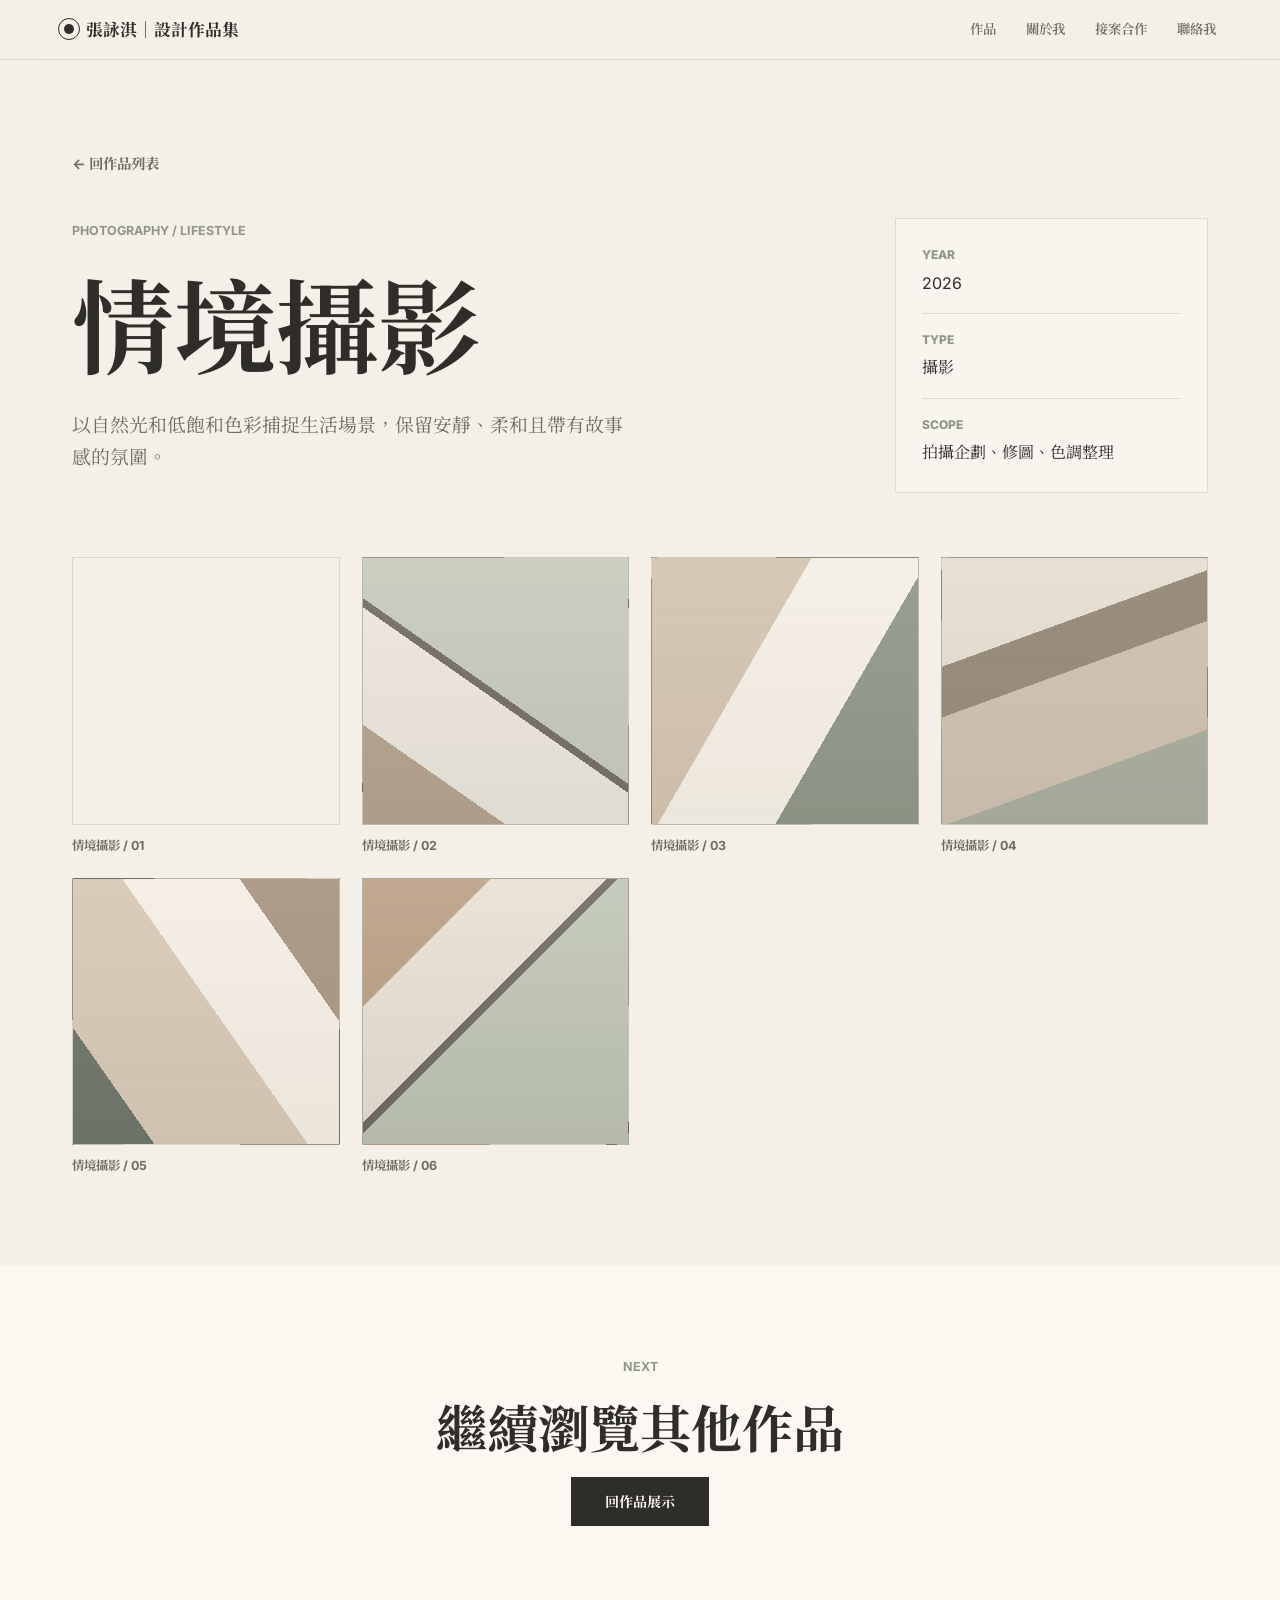
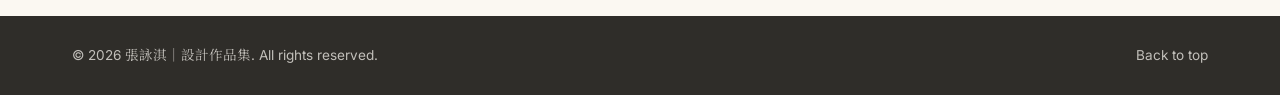
==== commit aaaa3e62: "Add files via upload" ====
--- a/album.html
+++ b/album.html
@@ -28,7 +28,8 @@
       <nav class="site-nav" id="site-nav">
         <a href="index.html#works">作品</a>
         <a href="index.html#about">關於我</a>
-        <a href="index.html#contact">聯絡</a>
+        <a href="services.html">接案合作</a>
+        <a href="index.html#contact">聯絡我</a>
       </nav>
     </header>
 
--- a/styles.css
+++ b/styles.css
@@ -300,9 +300,9 @@
 .filter-bar {
   border-bottom: 1px solid var(--line);
   display: flex;
+  flex-wrap: wrap;
   gap: 8px;
   margin-bottom: 34px;
-  overflow-x: auto;
   padding-bottom: 16px;
 }
 
@@ -311,7 +311,6 @@
   border: 1px solid transparent;
   color: var(--stone);
   cursor: pointer;
-  flex: 0 0 auto;
   font-size: 0.86rem;
   font-weight: 700;
   padding: 10px 16px;
@@ -369,6 +368,22 @@
   background-size: cover;
 }
 
+.website-brand-image {
+  background:
+    linear-gradient(rgba(47, 45, 41, 0.02), rgba(47, 45, 41, 0.08)),
+    linear-gradient(135deg, #f4eee3 0 18%, #9da18f 18% 20%, #d6c5b0 20% 56%, #fbf8f2 56% 74%, #6f6b63 74%);
+  background-position: center;
+  background-size: cover;
+}
+
+.website-shop-image {
+  background:
+    linear-gradient(rgba(255, 255, 255, 0.08), rgba(47, 45, 41, 0.07)),
+    linear-gradient(45deg, #b9a38c 0 24%, #f4efe7 24% 46%, #8f9686 46% 48%, #d8c9b5 48% 76%, #6f6b63 76%);
+  background-position: center;
+  background-size: cover;
+}
+
 .cover-02 {
   background:
     linear-gradient(rgba(255, 255, 255, 0.05), rgba(47, 45, 41, 0.07)),
@@ -422,19 +437,24 @@
   background: var(--paper);
   display: grid;
   gap: clamp(28px, 5vw, 62px);
-  grid-template-columns: minmax(240px, 0.46fr) minmax(0, 0.64fr) minmax(320px, 0.9fr);
+  grid-template-columns: minmax(300px, 0.78fr) minmax(320px, 1fr);
+}
+
+.about-main {
+  display: grid;
+  gap: 26px;
 }
 
 .about-portrait {
-  aspect-ratio: 4 / 5.2;
+  aspect-ratio: 16 / 10;
   background:
     linear-gradient(rgba(255, 255, 255, 0.06), rgba(47, 45, 41, 0.05)),
     linear-gradient(150deg, #ded1bf 0 24%, #8f9686 24% 44%, #f5eee3 44% 70%, #a68f77 70%);
-  min-height: 420px;
+  min-height: 0;
 }
 
 .about-content {
-  max-width: 680px;
+  max-width: 720px;
 }
 
 .about-content p {
@@ -496,6 +516,109 @@
 
 .works {
   padding-top: clamp(46px, 6vw, 76px);
+}
+
+.collaboration {
+  align-items: center;
+  background: var(--sand);
+  display: flex;
+  gap: 28px;
+  justify-content: space-between;
+}
+
+.collaboration h2 {
+  font-size: clamp(2rem, 4vw, 4rem);
+}
+
+.collaboration p {
+  color: var(--stone);
+  margin-bottom: 0;
+  max-width: 620px;
+}
+
+.collaboration .button {
+  flex: 0 0 auto;
+}
+
+.collaboration-button {
+  font-size: 1rem;
+  min-height: 64px;
+  min-width: 220px;
+  padding-inline: 34px;
+}
+
+.service-page {
+  background: var(--linen);
+  min-height: 100vh;
+}
+
+.service-hero {
+  padding-top: 150px;
+}
+
+.service-hero h1 {
+  font-size: clamp(3rem, 8vw, 7rem);
+  margin-bottom: 24px;
+}
+
+.pricing-section {
+  display: grid;
+  gap: 22px;
+  grid-template-columns: repeat(3, minmax(0, 1fr));
+  padding-top: 0;
+}
+
+.price-card {
+  background: rgba(251, 248, 242, 0.66);
+  border: 1px solid var(--line);
+  display: flex;
+  flex-direction: column;
+  min-height: 420px;
+  padding: clamp(24px, 3vw, 34px);
+}
+
+.price-card.featured {
+  background: var(--charcoal);
+  color: var(--paper);
+}
+
+.price-card.featured .eyebrow,
+.price-card.featured .price,
+.price-card.featured li {
+  color: rgba(251, 248, 242, 0.78);
+}
+
+.price-card h2 {
+  font-size: clamp(1.7rem, 3vw, 2.7rem);
+}
+
+.price {
+  color: var(--stone);
+  font-family: var(--serif);
+  font-size: 1.55rem;
+  font-weight: 700;
+  margin: 8px 0 28px;
+}
+
+.price-card ul {
+  color: var(--stone);
+  display: grid;
+  gap: 12px;
+  margin: auto 0 0;
+  padding-left: 20px;
+}
+
+.service-note {
+  align-items: center;
+  background: var(--paper);
+  display: flex;
+  gap: 28px;
+  justify-content: space-between;
+}
+
+.service-note p {
+  color: var(--stone);
+  max-width: 760px;
 }
 
 .contact {
@@ -750,6 +873,16 @@
     grid-template-columns: 1fr;
   }
 
+  .collaboration,
+  .service-note {
+    align-items: flex-start;
+    flex-direction: column;
+  }
+
+  .pricing-section {
+    grid-template-columns: 1fr;
+  }
+
   .skills-panel {
     border-left: 0;
     border-top: 1px solid var(--line);
@@ -816,7 +949,7 @@
   }
 
   .about-portrait {
-    min-height: 340px;
+    min-height: 0;
   }
 
   .about-list div {
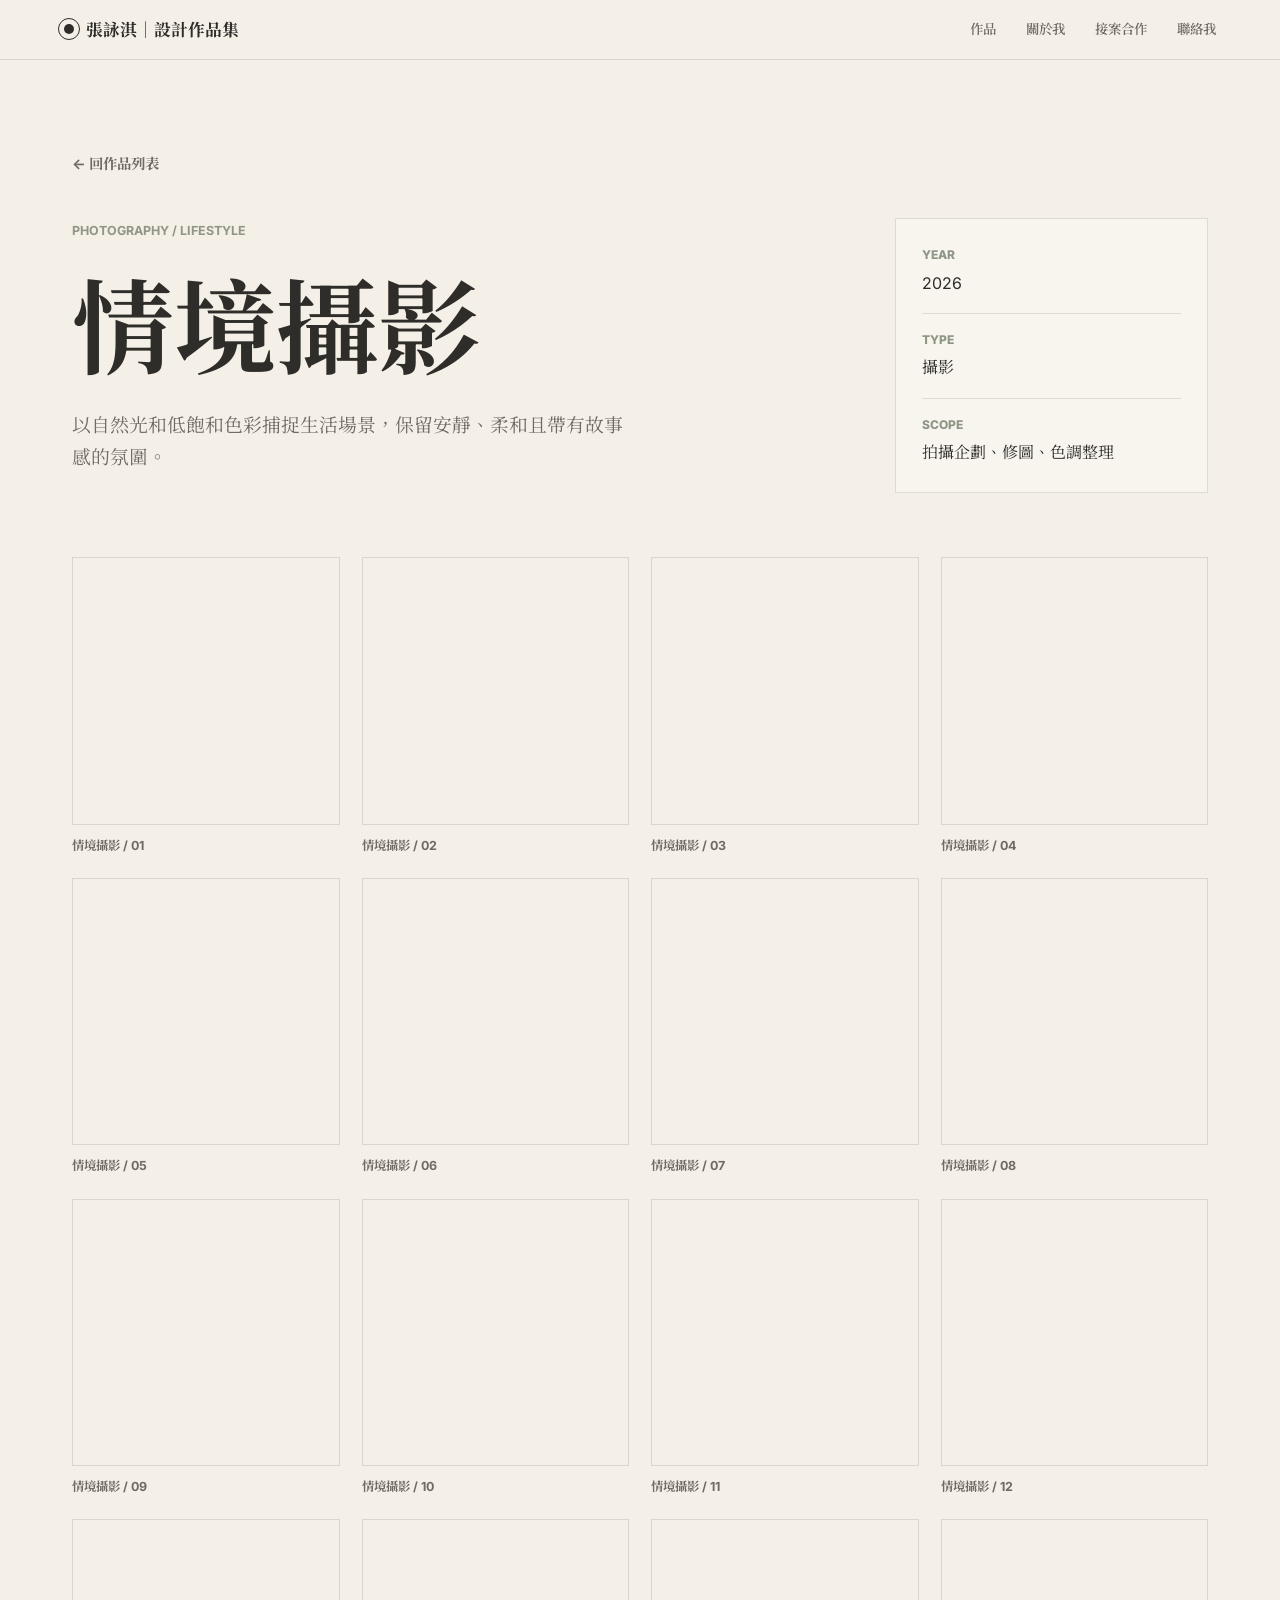
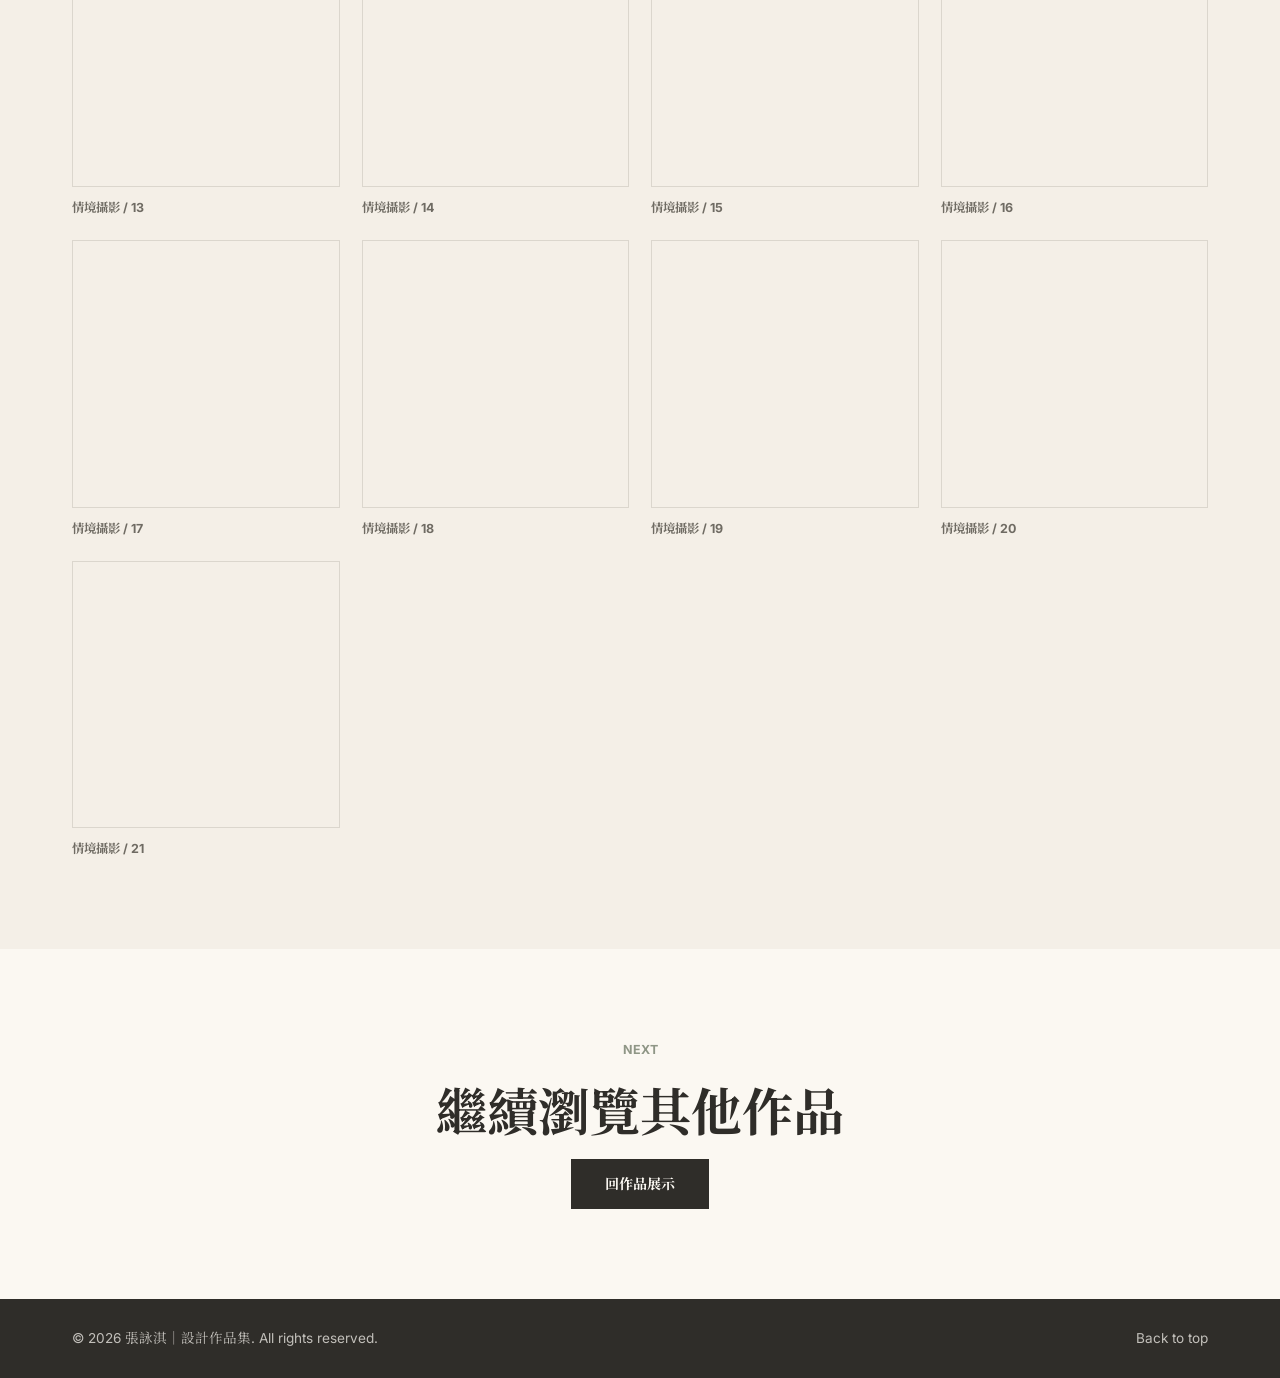
==== commit 40220525: "Add files via upload" ====
--- a/album.html
+++ b/album.html
@@ -11,7 +11,7 @@
       href="https://fonts.googleapis.com/css2?family=Noto+Serif+TC:wght@500;700&family=Inter:wght@400;500;600&display=swap"
       rel="stylesheet"
     />
-    <link rel="stylesheet" href="styles.css" />
+    <link rel="stylesheet" href="styles.css?v=20260527-2" />
   </head>
   <body>
     <header class="site-header" data-header>
@@ -85,6 +85,6 @@
       <a href="index.html#top">Back to top</a>
     </footer>
 
-    <script src="script.js"></script>
+    <script src="script.js?v=20260527-2"></script>
   </body>
 </html>
--- a/styles.css
+++ b/styles.css
@@ -135,7 +135,7 @@
 .hero-banner {
   background:
     linear-gradient(90deg, rgba(47, 45, 41, 0.14), rgba(244, 239, 231, 0.06)),
-    url("https://blogger.googleusercontent.com/img/b/R29vZ2xl/AVvXsEiQ8E-fzzjZbGOMvKHkxKmndUxIi_925nS97anojtnrzBPplL-r1G-qzDWkoSuX3N8d47ANyQHRQ9u9bFU69H20wc56PY6MrsRxnnqPZnPpgMj8Q4M91_Lkjba7FX1373-vJtc5eB1AOZHBfKFQGZG1z_btv7C4yjzAHsK01eBqqrFEF1-CXW140nU/s1000/01.jpg");
+    url("https://blogger.googleusercontent.com/img/b/R29vZ2xl/AVvXsEj3yO3MQvs5D78nHAxsAmLR_OJqMFxZM0kBshJWRofZ5rtxwd6hx30Lk8JEOtYKXjvgfSu9qoMZxOSkD_YAvksx-e70lD5ejf43QKJaz3lBd3VM6_F9L1UsSUeQNiOwkesPO8LtsiMYBeM/s0/DSC_0438_00001.jpg");
   background-position: center;
   background-size: cover;
   min-height: 100svh;
@@ -357,7 +357,13 @@
 }
 
 .photo-scene-image {
-  background-image: url("https://blogger.googleusercontent.com/img/b/R29vZ2xl/AVvXsEiQ8E-fzzjZbGOMvKHkxKmndUxIi_925nS97anojtnrzBPplL-r1G-qzDWkoSuX3N8d47ANyQHRQ9u9bFU69H20wc56PY6MrsRxnnqPZnPpgMj8Q4M91_Lkjba7FX1373-vJtc5eB1AOZHBfKFQGZG1z_btv7C4yjzAHsK01eBqqrFEF1-CXW140nU/s1000/01.jpg");
+  background-image: url("https://blogger.googleusercontent.com/img/b/R29vZ2xl/AVvXsEjCDpFbgPM2-cGIIAOkhy991MZ-NWHjv5BBMkhKvBXFJiiHpfSjCZzrlHt4NI25_V0FkPMPWwGy6o2jL5CRhGQkYl2fpgRGFVnBfjjrDAFThK-cTefhKxly1X2wcl5PsLknDEoO7uWAlSo/s0/DSC_0665_00001.jpg");
+  background-position: center;
+  background-size: cover;
+}
+
+.photo-scene-cover {
+  background-image: url("https://blogger.googleusercontent.com/img/b/R29vZ2xl/AVvXsEjCDpFbgPM2-cGIIAOkhy991MZ-NWHjv5BBMkhKvBXFJiiHpfSjCZzrlHt4NI25_V0FkPMPWwGy6o2jL5CRhGQkYl2fpgRGFVnBfjjrDAFThK-cTefhKxly1X2wcl5PsLknDEoO7uWAlSo/s0/DSC_0665_00001.jpg");
   background-position: center;
   background-size: cover;
 }
